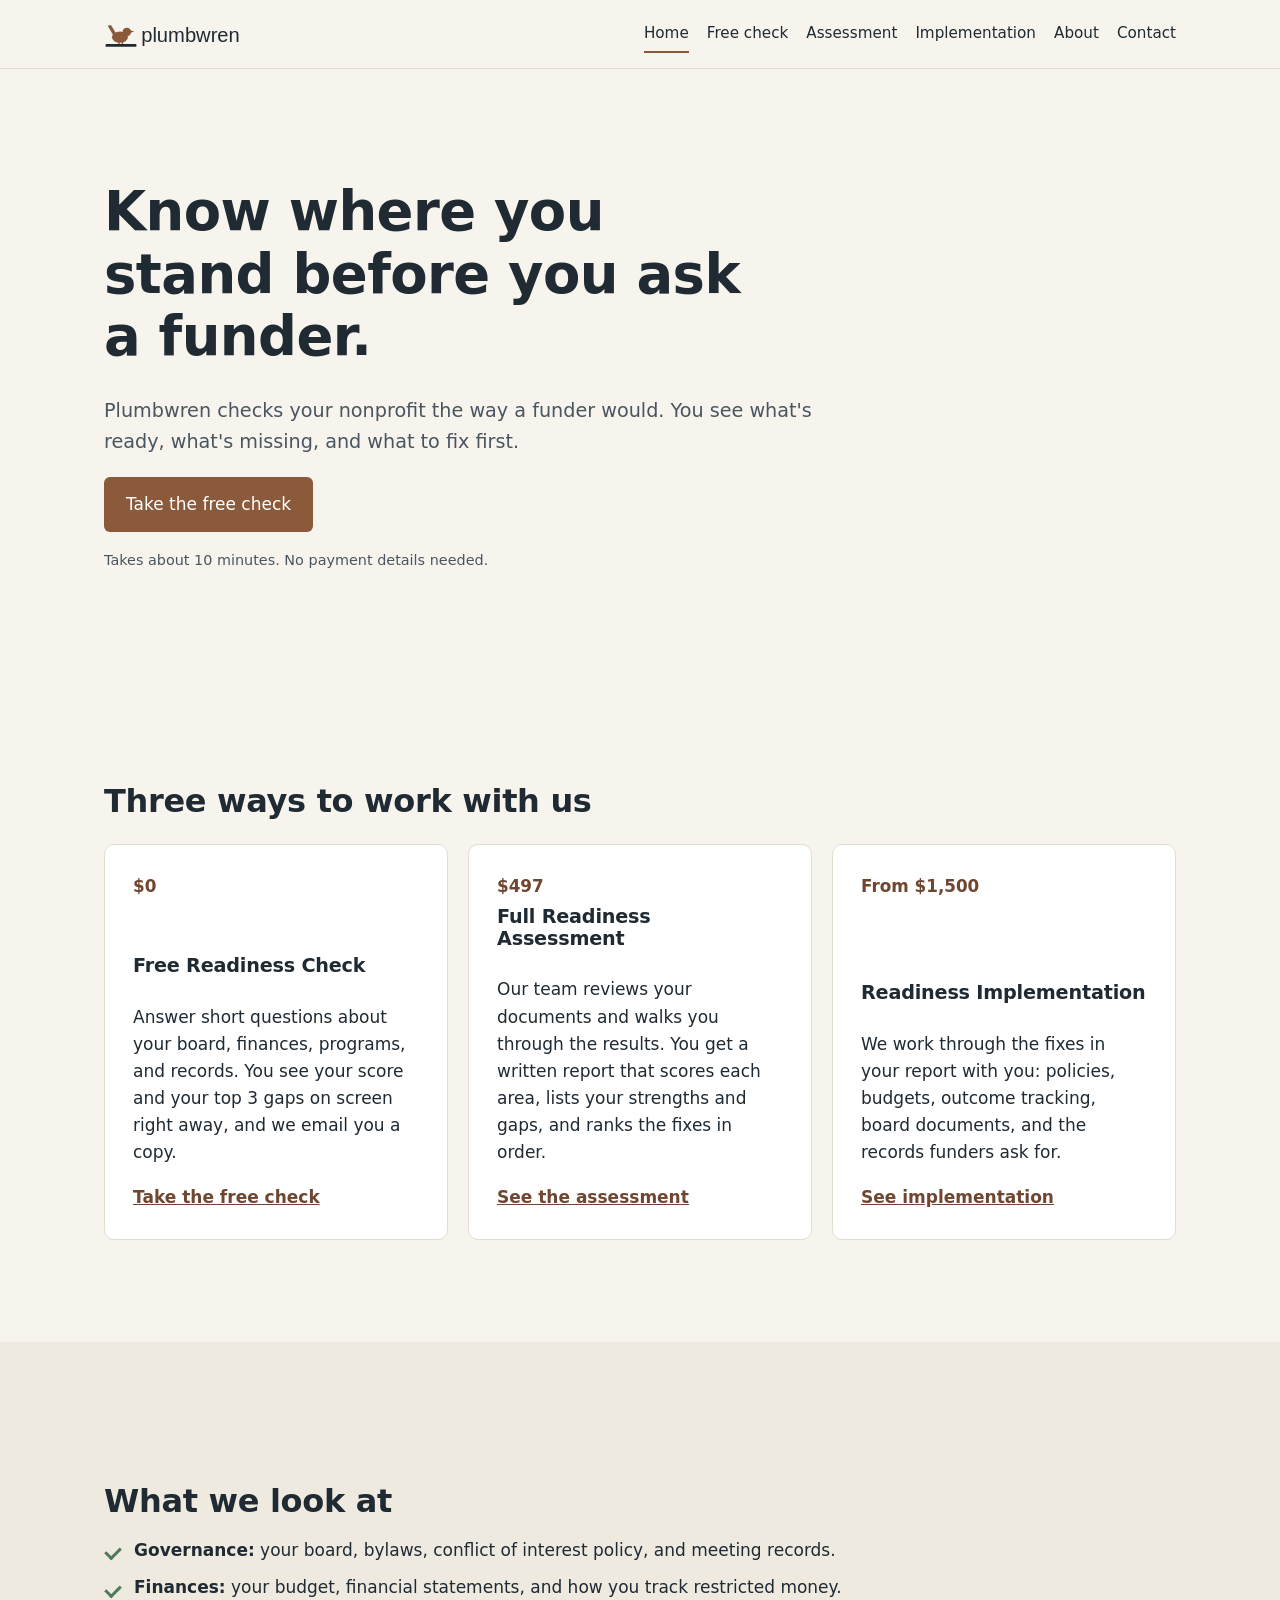
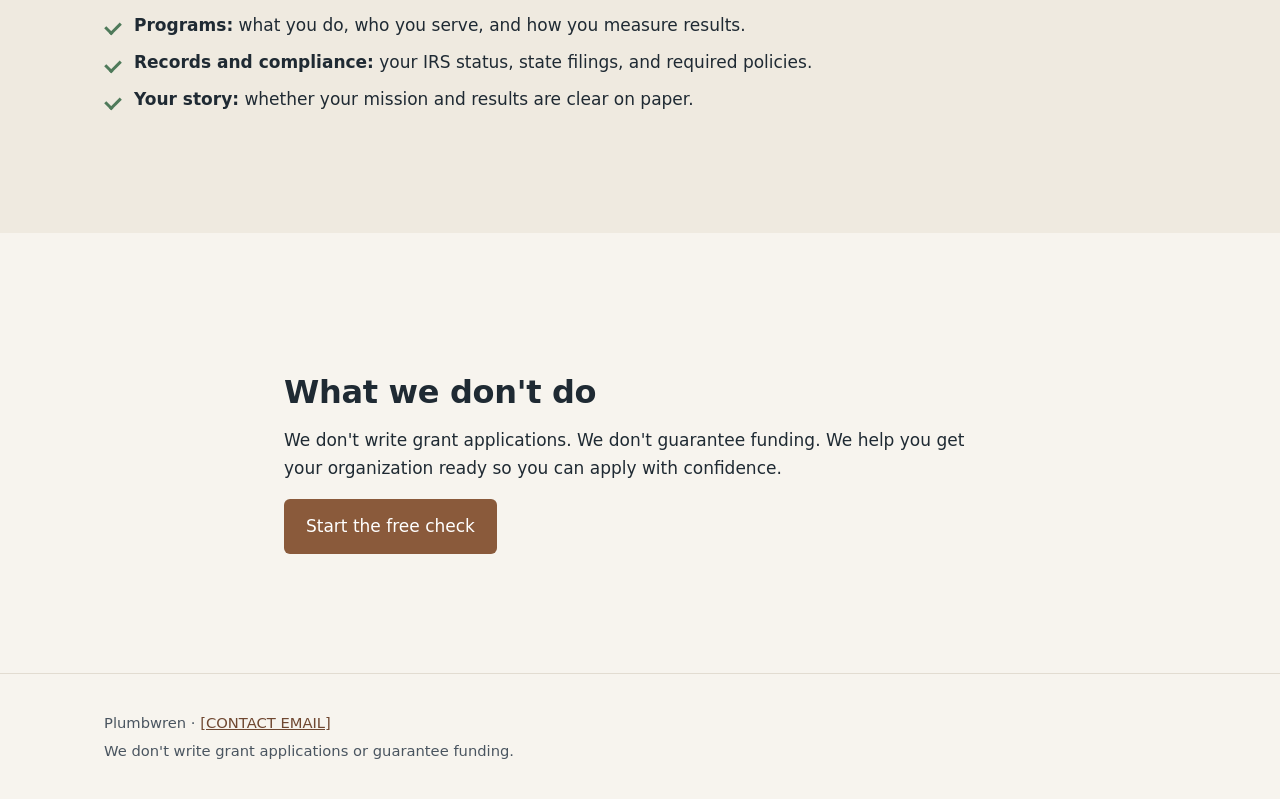
==== index.html @ 4b6566ef "Add pages 2" ====
<!doctype html><html lang="en"><head><meta charset="utf-8"><meta name="viewport" content="width=device-width,initial-scale=1">
<title>Plumbwren | Know where you stand before you ask</title><meta name="description" content="Plumbwren checks your nonprofit the way a funder would. You see what&#x27;s ready, what&#x27;s missing, and what to fix first.">
<link rel="icon" href="favicon.svg" type="image/svg+xml">
<link rel="stylesheet" href="style.css"></head><body>
<a class="skip" href="#main">Skip to content</a>
<header class="top"><div class="wrap bar"><a class="brand" href="index.html"><img src="logo-full.svg" alt="plumbwren" width="174" height="38"></a>
<nav aria-label="Main"><a href="index.html" aria-current="page">Home</a><a href="check.html">Free check</a><a href="assessment.html">Assessment</a><a href="implementation.html">Implementation</a><a href="about.html">About</a><a href="contact.html">Contact</a></nav></div></header>
<main id="main">
<section class="hero"><div class="wrap"><h1>Know where you stand before you ask a funder.</h1>
<p class="lead">Plumbwren checks your nonprofit the way a funder would. You see what's ready, what's missing, and what to fix first.</p>
<p><a class="btn" href="check.html">Take the free check</a></p><p class="small">Takes about 10 minutes. No payment details needed.</p></div></section>
<section><div class="wrap"><h2>Three ways to work with us</h2><div class="tiers">
<article class="card"><p class="price">$0</p><h3>Free Readiness Check</h3><p>Answer short questions about your board, finances, programs, and records. You see your score and your top 3 gaps on screen right away, and we email you a copy.</p><a class="link" href="check.html">Take the free check</a></article>
<article class="card"><p class="price">$497</p><h3>Full Readiness Assessment</h3><p>Our team reviews your documents and walks you through the results. You get a written report that scores each area, lists your strengths and gaps, and ranks the fixes in order.</p><a class="link" href="assessment.html">See the assessment</a></article>
<article class="card"><p class="price">From $1,500</p><h3>Readiness Implementation</h3><p>We work through the fixes in your report with you: policies, budgets, outcome tracking, board documents, and the records funders ask for.</p><a class="link" href="implementation.html">See implementation</a></article>
</div></div></section>
<section class="alt"><div class="wrap"><h2>What we look at</h2><ul class="checks">
<li><strong>Governance:</strong> your board, bylaws, conflict of interest policy, and meeting records.</li>
<li><strong>Finances:</strong> your budget, financial statements, and how you track restricted money.</li>
<li><strong>Programs:</strong> what you do, who you serve, and how you measure results.</li>
<li><strong>Records and compliance:</strong> your IRS status, state filings, and required policies.</li>
<li><strong>Your story:</strong> whether your mission and results are clear on paper.</li></ul></div></section>
<section><div class="wrap narrow"><h2>What we don't do</h2><p>We don't write grant applications. We don't guarantee funding. We help you get your organization ready so you can apply with confidence.</p>
<p><a class="btn" href="check.html">Start the free check</a></p></div></section></main>
<footer class="foot"><div class="wrap"><p>Plumbwren · <a href="contact.html">[CONTACT EMAIL]</a></p><p>We don't write grant applications or guarantee funding.</p></div></footer>
</body></html>
---- style.css ----
:root{--ink:#1F2A33;--paper:#F7F4EE;--wren:#8A5A3B;--wren-d:#6F4730;--green:#4F7A5A;--line:#E2DCD1;--muted:#4A5560}
*{box-sizing:border-box}html{-webkit-text-size-adjust:100%}
body{margin:0;background:var(--paper);color:var(--ink);font:400 17px/1.6 Inter,"Source Sans 3",system-ui,-apple-system,"Segoe UI",Roboto,Arial,sans-serif}
.wrap{max-width:1120px;margin:0 auto;padding-inline:24px}.narrow{max-width:760px}
h1,h2,h3{font-weight:650;line-height:1.15;letter-spacing:-.01em;margin:0 0 .5em}
h1{font-size:clamp(2.1rem,5vw,3.4rem);max-width:18ch}h2{font-size:clamp(1.5rem,3vw,2rem);margin-top:1.2em}h3{font-size:1.2rem}
a{color:var(--wren-d)}a:focus-visible,button:focus-visible,input:focus-visible,select:focus-visible,textarea:focus-visible,summary:focus-visible{outline:3px solid var(--green);outline-offset:2px}
.skip{position:absolute;left:-999px}.skip:focus{left:12px;top:12px;background:#fff;padding:8px;z-index:9}
.top{border-bottom:1px solid var(--line);background:var(--paper);position:sticky;top:0;z-index:5}
.bar{display:flex;align-items:center;justify-content:space-between;gap:16px;min-height:68px;flex-wrap:wrap}
.brand img{display:block;height:34px;width:auto}
nav{display:flex;gap:4px 18px;flex-wrap:wrap}nav a{color:var(--ink);text-decoration:none;font-size:.95rem;padding:6px 0}nav a[aria-current]{border-bottom:2px solid var(--wren)}
section{padding-block:clamp(56px,8vw,104px)}section.hero{padding-block:clamp(56px,9vw,112px) clamp(32px,5vw,56px)}
.alt{background:#EFEAE0}
.lead{font-size:1.2rem;color:var(--muted);max-width:60ch}.small{font-size:.9rem;color:var(--muted)}
.btn{display:inline-block;background:var(--wren);color:#fff;border:0;border-radius:6px;padding:14px 22px;font:600 1rem/1 inherit;text-decoration:none;cursor:pointer}.btn:hover{background:var(--wren-d)}
.tiers{display:grid;grid-template-columns:repeat(auto-fit,minmax(260px,1fr));gap:20px;margin-top:24px}
.card{background:#fff;border:1px solid var(--line);border-radius:10px;padding:28px;display:flex;flex-direction:column}.card p{flex:1}
.price{font-weight:650;color:var(--wren-d);margin:0 0 6px;font-size:1.05rem}.price.big{font-size:1.3rem}
.link{font-weight:600}
.checks{list-style:none;padding:0}.checks li{position:relative;padding-left:30px;margin:.6em 0}
.checks li::before{content:"";position:absolute;left:4px;top:.45em;width:7px;height:12px;border:solid var(--green);border-width:0 3px 3px 0;transform:rotate(45deg)}
.steps li{margin:.6em 0}.note{margin-top:20px;color:var(--muted)}
details{border-bottom:1px solid var(--line);padding:14px 0}summary{font-weight:600;cursor:pointer}
.foot{border-top:1px solid var(--line);padding:32px 0;font-size:.92rem;color:var(--muted)}.foot p{margin:.3em 0}
.grid{display:grid;grid-template-columns:repeat(auto-fit,minmax(240px,1fr));gap:4px 20px}
.fld{display:block;font-weight:600;margin:14px 0}.fld input,.fld select,.fld textarea{display:block;width:100%;margin-top:6px;padding:12px;font:inherit;font-weight:400;border:1px solid #B9B1A4;border-radius:6px;background:#fff;color:var(--ink)}
.q{border:1px solid var(--line);background:#fff;border-radius:10px;padding:16px 18px;margin:0 0 14px}.q legend{font-weight:600;padding:0 4px}.qn{color:var(--wren-d)}
.opt{display:flex;gap:10px;align-items:flex-start;padding:8px 4px;cursor:pointer}.opt input{margin-top:5px;width:18px;height:18px;accent-color:var(--wren);flex:none}
.q.bad{border-color:#B3261E}.err{color:#B3261E;font-weight:600}
#result{margin-top:8px}.band{background:#fff;border:1px solid var(--line);border-left:6px solid var(--green);border-radius:10px;padding:24px}.score{font-size:1.1rem;color:var(--muted)}
.gaps{padding-left:20px}.gaps li{margin:.8em 0}
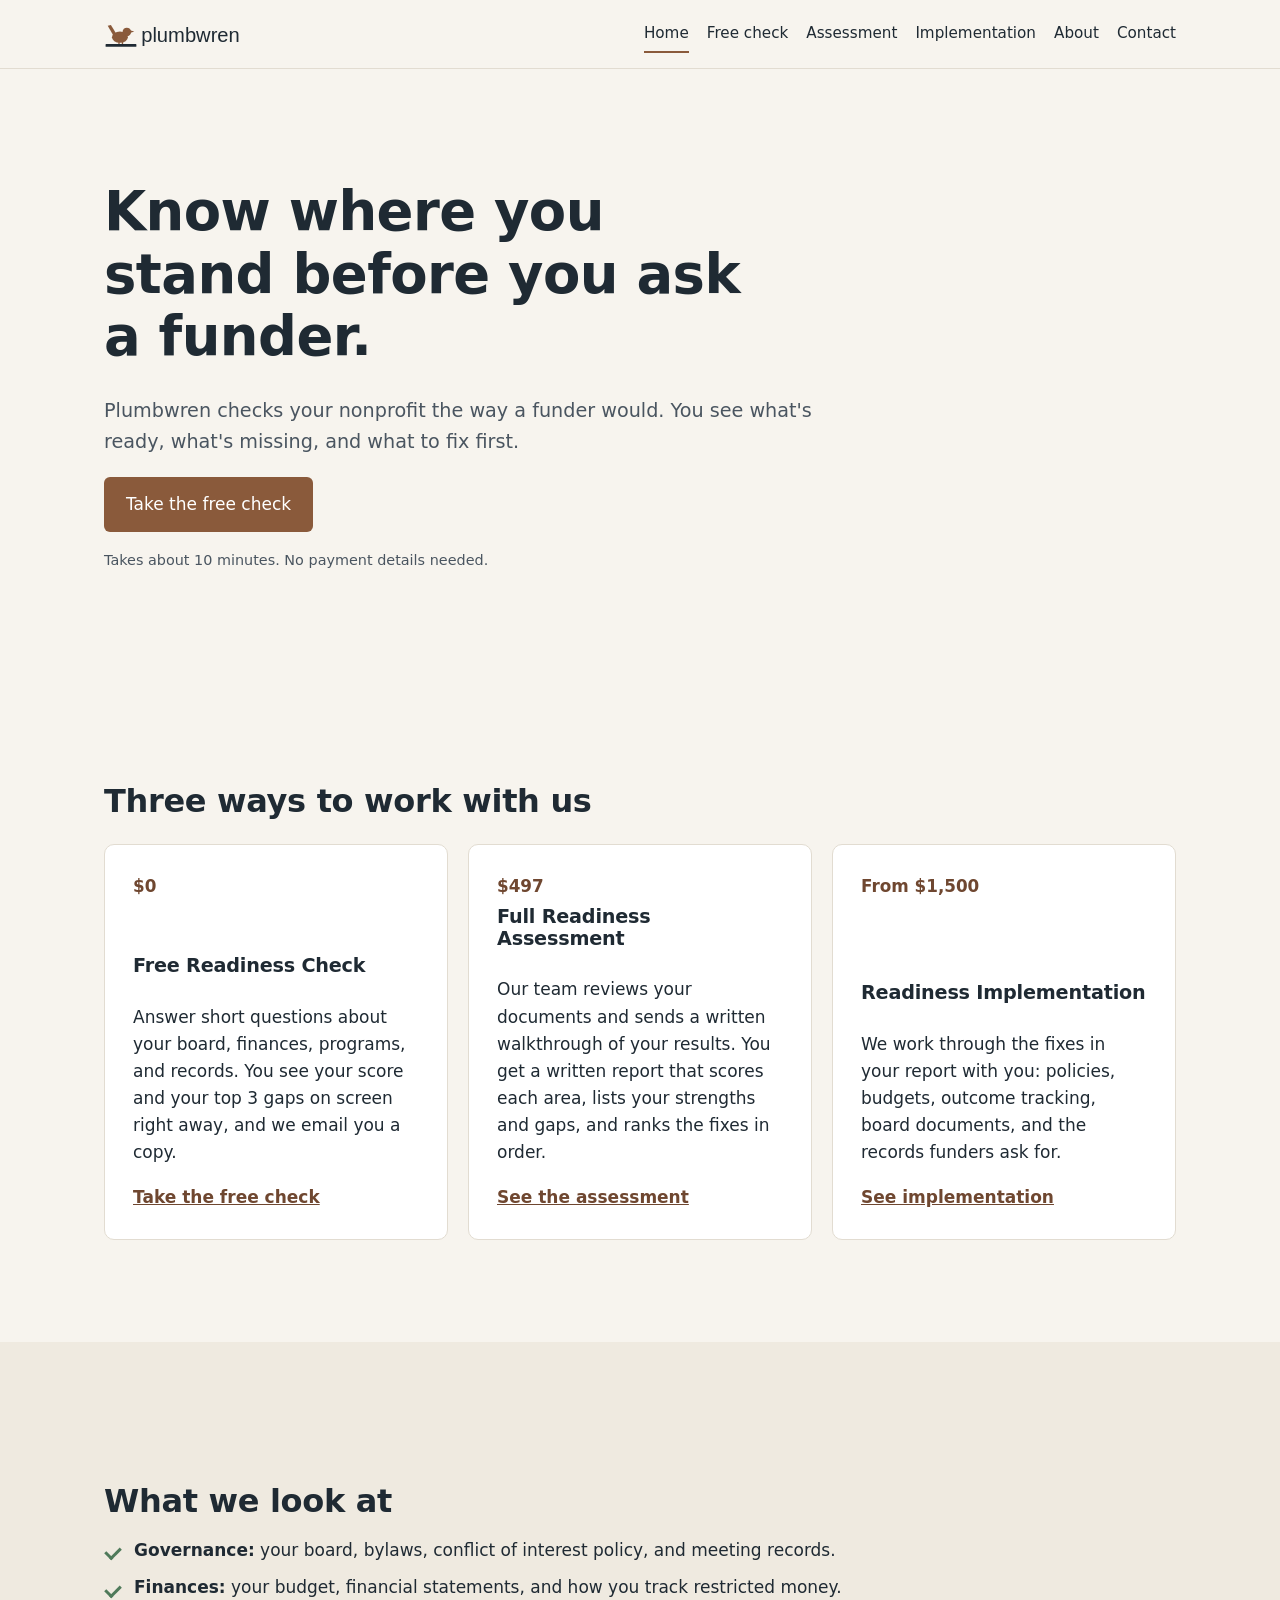
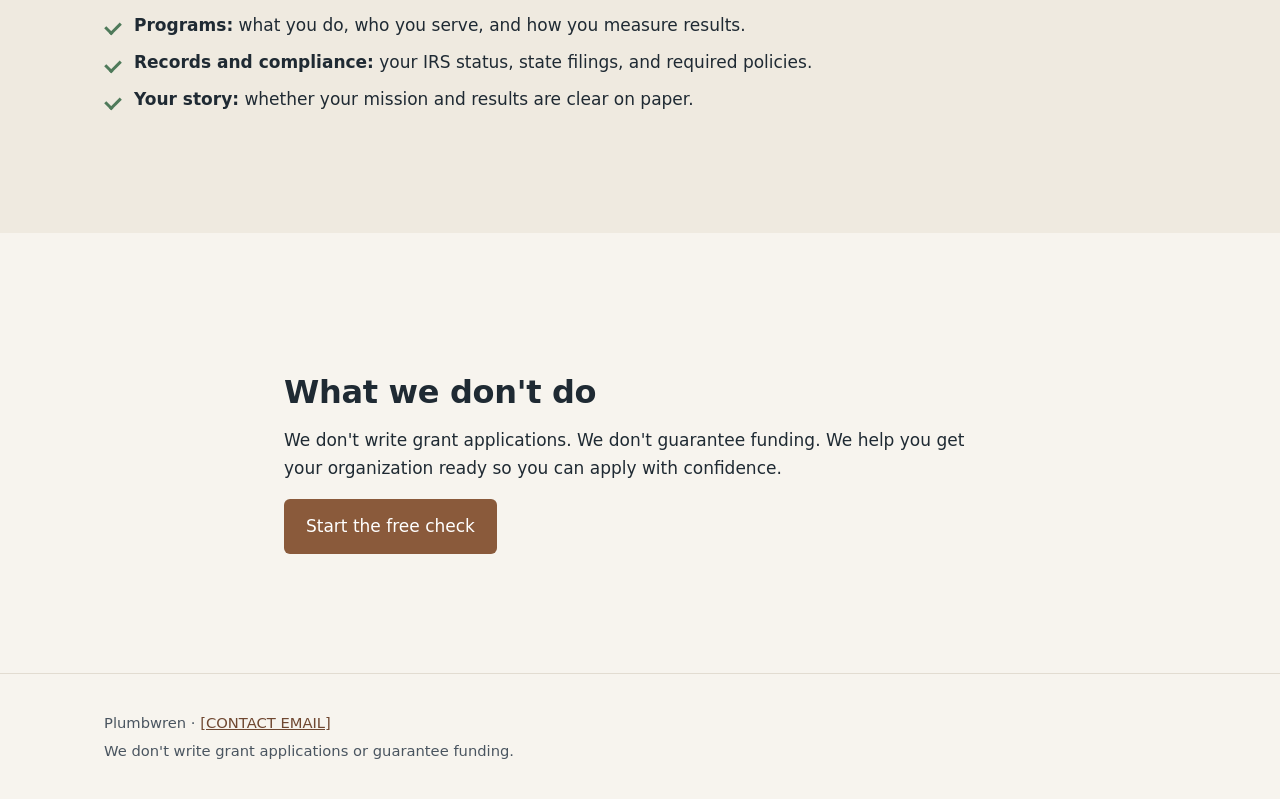
==== commit a544b04f: "Copy updates" ====
--- a/index.html
+++ b/index.html
@@ -11,7 +11,7 @@
 <p><a class="btn" href="check.html">Take the free check</a></p><p class="small">Takes about 10 minutes. No payment details needed.</p></div></section>
 <section><div class="wrap"><h2>Three ways to work with us</h2><div class="tiers">
 <article class="card"><p class="price">$0</p><h3>Free Readiness Check</h3><p>Answer short questions about your board, finances, programs, and records. You see your score and your top 3 gaps on screen right away, and we email you a copy.</p><a class="link" href="check.html">Take the free check</a></article>
-<article class="card"><p class="price">$497</p><h3>Full Readiness Assessment</h3><p>Our team reviews your documents and walks you through the results. You get a written report that scores each area, lists your strengths and gaps, and ranks the fixes in order.</p><a class="link" href="assessment.html">See the assessment</a></article>
+<article class="card"><p class="price">$497</p><h3>Full Readiness Assessment</h3><p>Our team reviews your documents and sends a written walkthrough of your results. You get a written report that scores each area, lists your strengths and gaps, and ranks the fixes in order.</p><a class="link" href="assessment.html">See the assessment</a></article>
 <article class="card"><p class="price">From $1,500</p><h3>Readiness Implementation</h3><p>We work through the fixes in your report with you: policies, budgets, outcome tracking, board documents, and the records funders ask for.</p><a class="link" href="implementation.html">See implementation</a></article>
 </div></div></section>
 <section class="alt"><div class="wrap"><h2>What we look at</h2><ul class="checks">
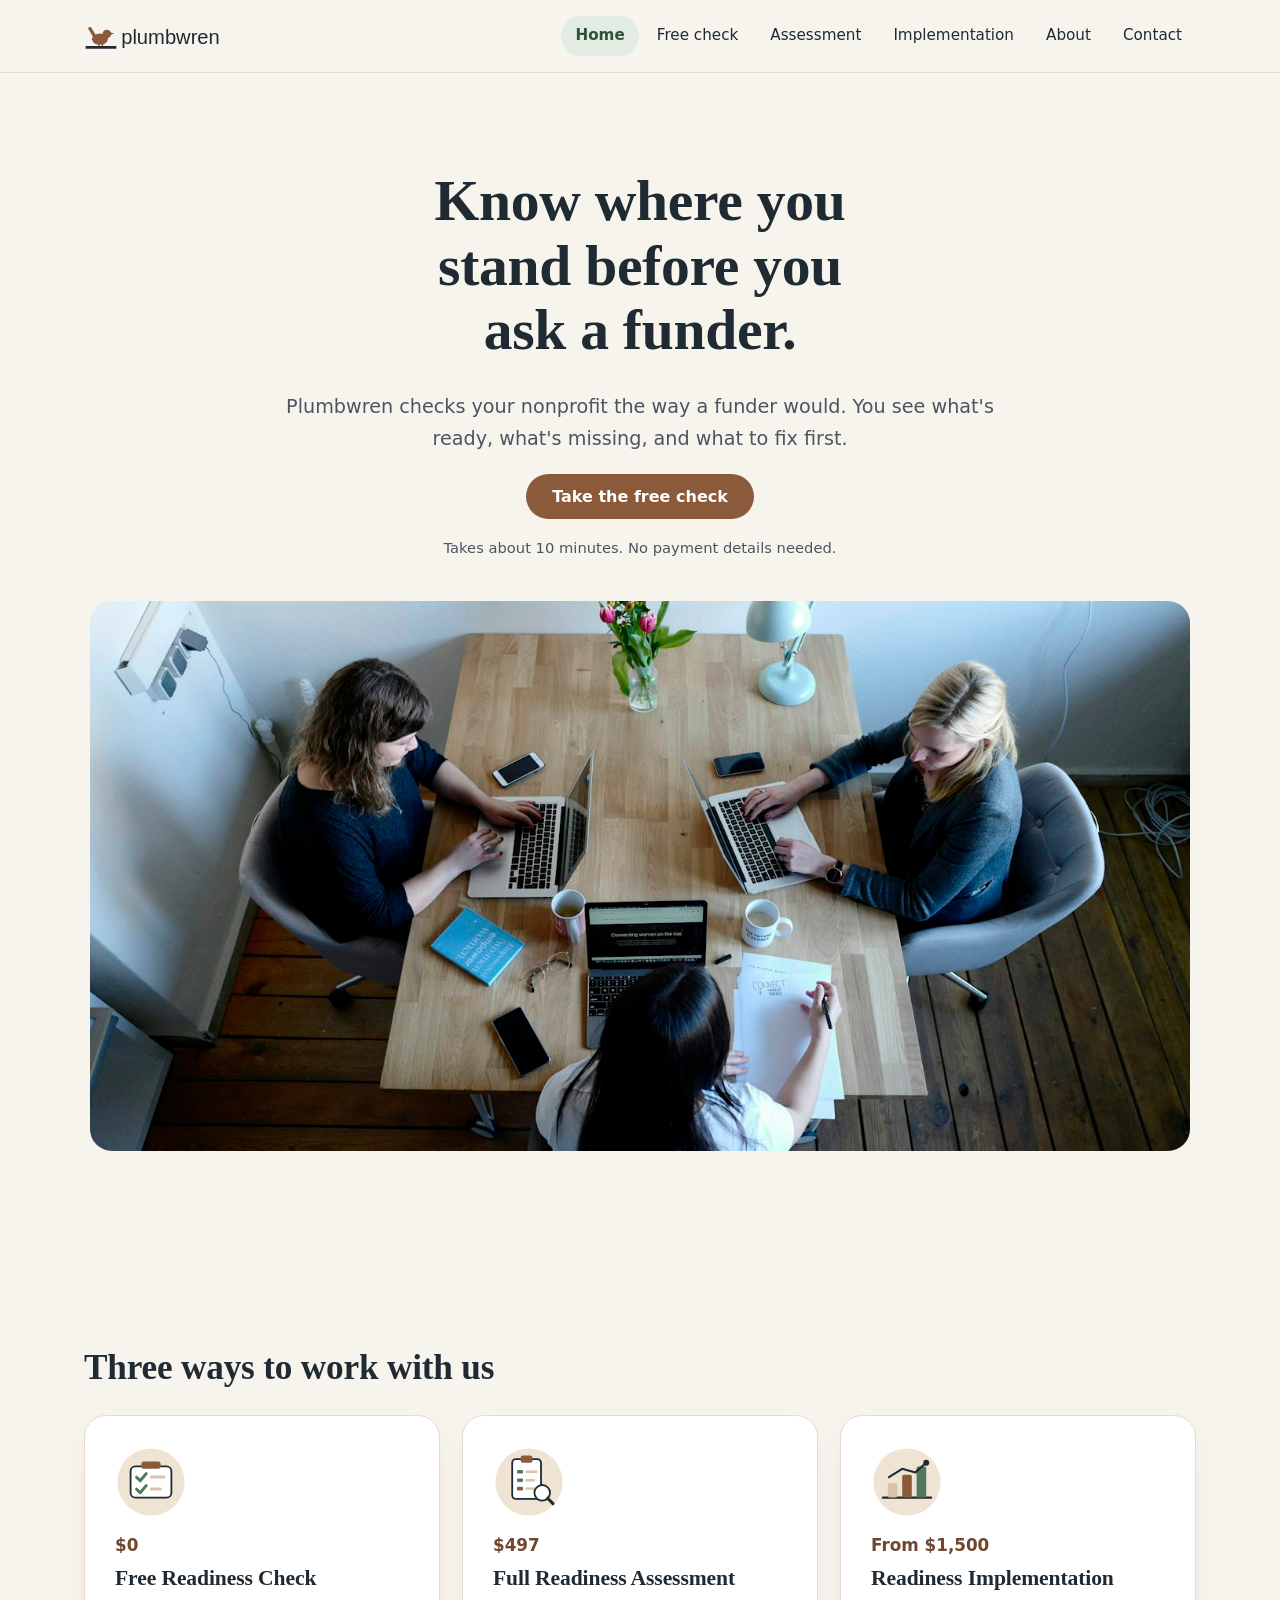
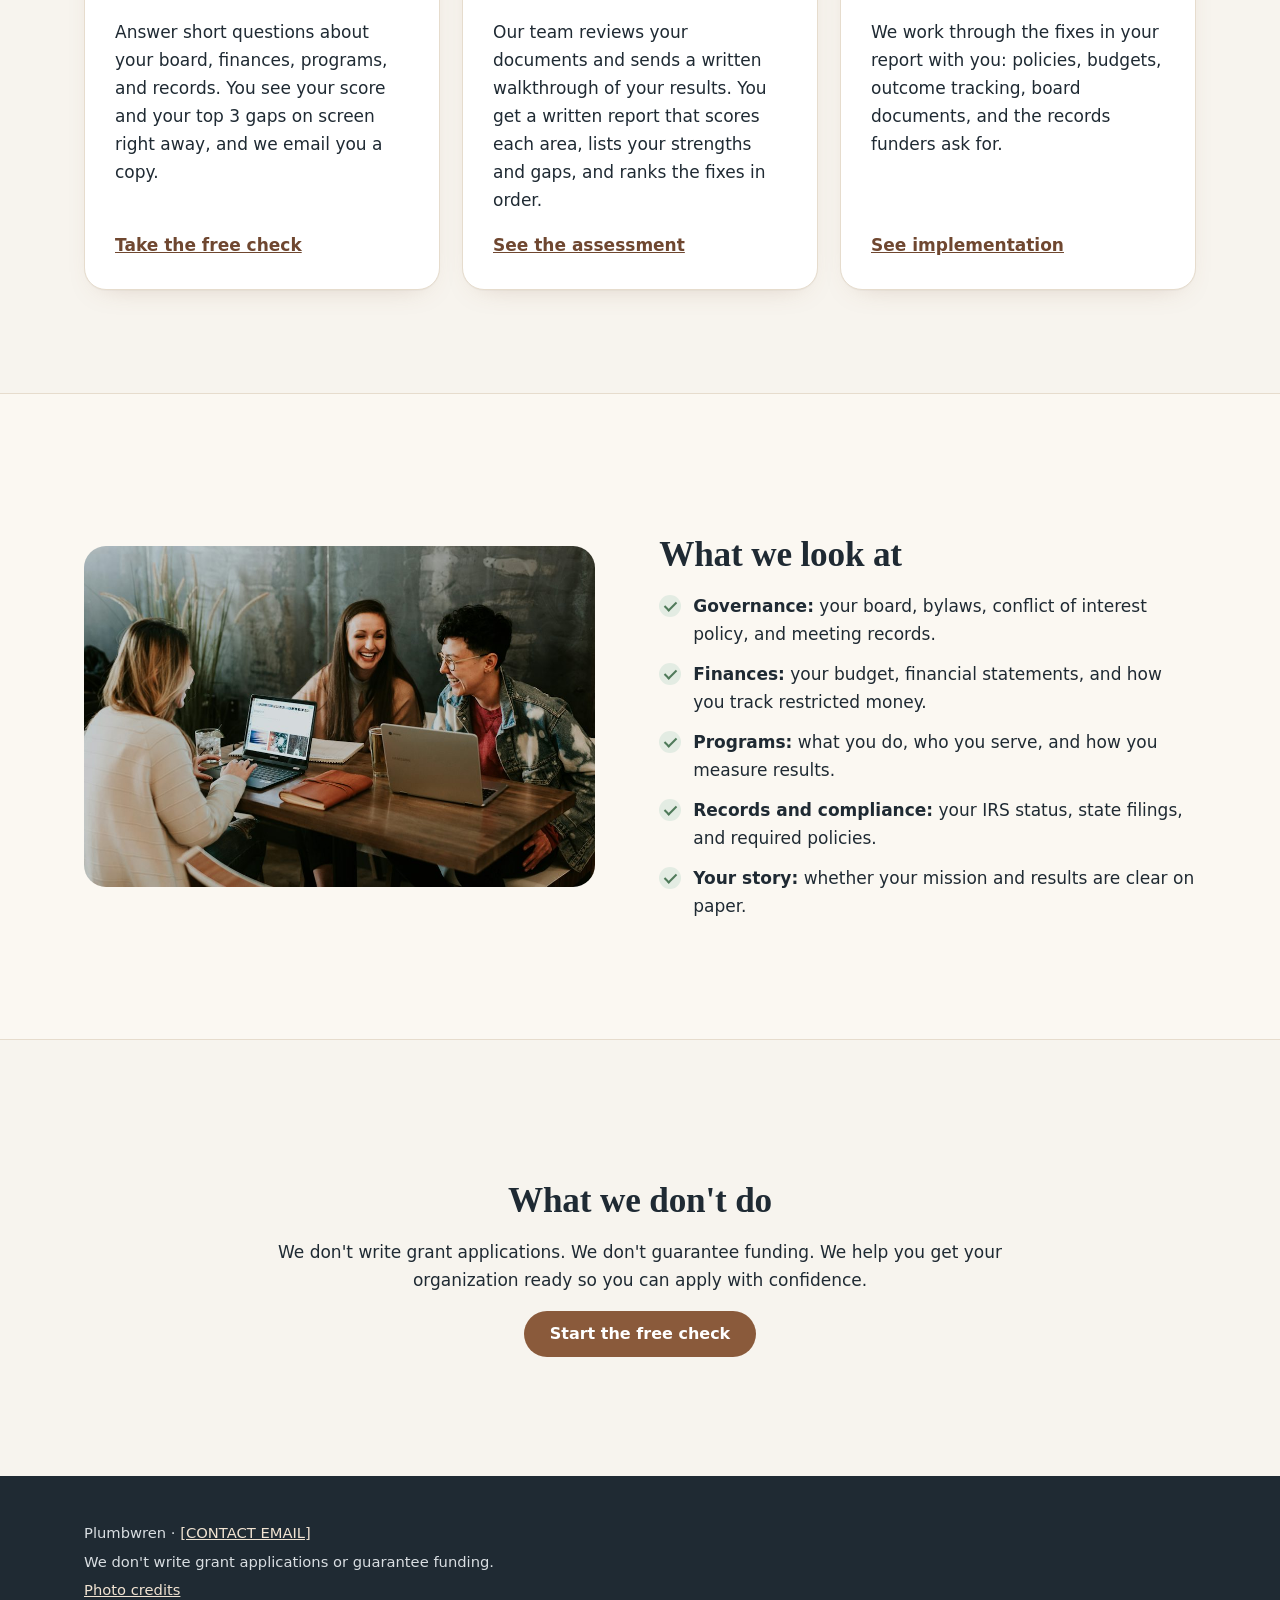
==== commit 51147aad: "v2 home and styles" ====
--- a/index.html
+++ b/index.html
@@ -1,26 +1,27 @@
 <!doctype html><html lang="en"><head><meta charset="utf-8"><meta name="viewport" content="width=device-width,initial-scale=1">
 <title>Plumbwren | Know where you stand before you ask</title><meta name="description" content="Plumbwren checks your nonprofit the way a funder would. You see what&#x27;s ready, what&#x27;s missing, and what to fix first.">
-<link rel="icon" href="favicon.svg" type="image/svg+xml">
+<link rel="icon" href="favicon.svg" type="image/svg+xml"><link rel="icon" href="favicon-32.png" sizes="32x32"><link rel="apple-touch-icon" href="apple-touch-icon.png">
 <link rel="stylesheet" href="style.css"></head><body>
 <a class="skip" href="#main">Skip to content</a>
 <header class="top"><div class="wrap bar"><a class="brand" href="index.html"><img src="logo-full.svg" alt="plumbwren" width="174" height="38"></a>
 <nav aria-label="Main"><a href="index.html" aria-current="page">Home</a><a href="check.html">Free check</a><a href="assessment.html">Assessment</a><a href="implementation.html">Implementation</a><a href="about.html">About</a><a href="contact.html">Contact</a></nav></div></header>
 <main id="main">
-<section class="hero"><div class="wrap"><h1>Know where you stand before you ask a funder.</h1>
+<section class="hero center"><div class="wrap"><h1>Know where you stand before you ask a funder.</h1>
 <p class="lead">Plumbwren checks your nonprofit the way a funder would. You see what's ready, what's missing, and what to fix first.</p>
-<p><a class="btn" href="check.html">Take the free check</a></p><p class="small">Takes about 10 minutes. No payment details needed.</p></div></section>
+<p><a class="btn" href="check.html">Take the free check</a></p><p class="small">Takes about 10 minutes. No payment details needed.</p>
+<figure class="heroimg"><img src="img/hero.jpg" width="1400" height="933" alt="Three women working together at a table with laptops and notebooks" fetchpriority="high"></figure></div></section>
 <section><div class="wrap"><h2>Three ways to work with us</h2><div class="tiers">
-<article class="card"><p class="price">$0</p><h3>Free Readiness Check</h3><p>Answer short questions about your board, finances, programs, and records. You see your score and your top 3 gaps on screen right away, and we email you a copy.</p><a class="link" href="check.html">Take the free check</a></article>
-<article class="card"><p class="price">$497</p><h3>Full Readiness Assessment</h3><p>Our team reviews your documents and sends a written walkthrough of your results. You get a written report that scores each area, lists your strengths and gaps, and ranks the fixes in order.</p><a class="link" href="assessment.html">See the assessment</a></article>
-<article class="card"><p class="price">From $1,500</p><h3>Readiness Implementation</h3><p>We work through the fixes in your report with you: policies, budgets, outcome tracking, board documents, and the records funders ask for.</p><a class="link" href="implementation.html">See implementation</a></article>
+<article class="card"><img class="icon" src="img/icon-starter.svg" alt="" width="72" height="72"><p class="price">$0</p><h3>Free Readiness Check</h3><p>Answer short questions about your board, finances, programs, and records. You see your score and your top 3 gaps on screen right away, and we email you a copy.</p><a class="link" href="check.html">Take the free check</a></article>
+<article class="card"><img class="icon" src="img/icon-assessment.svg" alt="" width="72" height="72"><p class="price">$497</p><h3>Full Readiness Assessment</h3><p>Our team reviews your documents and sends a written walkthrough of your results. You get a written report that scores each area, lists your strengths and gaps, and ranks the fixes in order.</p><a class="link" href="assessment.html">See the assessment</a></article>
+<article class="card"><img class="icon" src="img/icon-full.svg" alt="" width="72" height="72"><p class="price">From $1,500</p><h3>Readiness Implementation</h3><p>We work through the fixes in your report with you: policies, budgets, outcome tracking, board documents, and the records funders ask for.</p><a class="link" href="implementation.html">See implementation</a></article>
 </div></div></section>
-<section class="alt"><div class="wrap"><h2>What we look at</h2><ul class="checks">
+<section class="alt"><div class="wrap split"><figure class="photo"><img src="img/community-table.jpg" width="1000" height="667" loading="lazy" alt="Three people laughing together around a table"></figure><div><h2>What we look at</h2><ul class="checks">
 <li><strong>Governance:</strong> your board, bylaws, conflict of interest policy, and meeting records.</li>
 <li><strong>Finances:</strong> your budget, financial statements, and how you track restricted money.</li>
 <li><strong>Programs:</strong> what you do, who you serve, and how you measure results.</li>
 <li><strong>Records and compliance:</strong> your IRS status, state filings, and required policies.</li>
-<li><strong>Your story:</strong> whether your mission and results are clear on paper.</li></ul></div></section>
-<section><div class="wrap narrow"><h2>What we don't do</h2><p>We don't write grant applications. We don't guarantee funding. We help you get your organization ready so you can apply with confidence.</p>
+<li><strong>Your story:</strong> whether your mission and results are clear on paper.</li></ul></div></div></section>
+<section class="center"><div class="wrap narrow"><h2>What we don't do</h2><p>We don't write grant applications. We don't guarantee funding. We help you get your organization ready so you can apply with confidence.</p>
 <p><a class="btn" href="check.html">Start the free check</a></p></div></section></main>
-<footer class="foot"><div class="wrap"><p>Plumbwren · <a href="contact.html">[CONTACT EMAIL]</a></p><p>We don't write grant applications or guarantee funding.</p></div></footer>
+<footer class="foot"><div class="wrap"><p>Plumbwren · <a href="contact.html">[CONTACT EMAIL]</a></p><p>We don't write grant applications or guarantee funding.</p><p><a href="credits.html">Photo credits</a></p></div></footer>
 </body></html>
--- a/style.css
+++ b/style.css
@@ -1,32 +1,43 @@
-:root{--ink:#1F2A33;--paper:#F7F4EE;--wren:#8A5A3B;--wren-d:#6F4730;--green:#4F7A5A;--line:#E2DCD1;--muted:#4A5560}
+:root{--ink:#1F2A33;--paper:#F7F4EE;--cream:#FBF8F2;--sand:#EFE3D3;--wren:#8A5A3B;--wren-d:#6F4730;--green:#4F7A5A;--green-soft:#E3ECE3;--line:#E6DCCD;--muted:#4A5560;--r:22px}
 *{box-sizing:border-box}html{-webkit-text-size-adjust:100%}
-body{margin:0;background:var(--paper);color:var(--ink);font:400 17px/1.6 Inter,"Source Sans 3",system-ui,-apple-system,"Segoe UI",Roboto,Arial,sans-serif}
-.wrap{max-width:1120px;margin:0 auto;padding-inline:24px}.narrow{max-width:760px}
-h1,h2,h3{font-weight:650;line-height:1.15;letter-spacing:-.01em;margin:0 0 .5em}
-h1{font-size:clamp(2.1rem,5vw,3.4rem);max-width:18ch}h2{font-size:clamp(1.5rem,3vw,2rem);margin-top:1.2em}h3{font-size:1.2rem}
-a{color:var(--wren-d)}a:focus-visible,button:focus-visible,input:focus-visible,select:focus-visible,textarea:focus-visible,summary:focus-visible{outline:3px solid var(--green);outline-offset:2px}
-.skip{position:absolute;left:-999px}.skip:focus{left:12px;top:12px;background:#fff;padding:8px;z-index:9}
-.top{border-bottom:1px solid var(--line);background:var(--paper);position:sticky;top:0;z-index:5}
-.bar{display:flex;align-items:center;justify-content:space-between;gap:16px;min-height:68px;flex-wrap:wrap}
+body{margin:0;background:var(--paper);color:var(--ink);font:400 17px/1.65 Inter,"Source Sans 3",system-ui,-apple-system,"Segoe UI",Roboto,Arial,sans-serif}
+.wrap{max-width:1160px;margin:0 auto;padding-inline:24px}.narrow{max-width:780px}
+h1,h2,h3{font-family:"Iowan Old Style","Palatino Linotype",Palatino,Georgia,"Times New Roman",serif;font-weight:600;line-height:1.12;letter-spacing:-.005em;margin:0 0 .5em;color:var(--ink)}
+h1{font-size:clamp(2.2rem,5.2vw,3.6rem)}h2{font-size:clamp(1.6rem,3.2vw,2.2rem);margin-top:1.1em}h3{font-size:1.35rem}
+a{color:var(--wren-d)}a:focus-visible,button:focus-visible,input:focus-visible,select:focus-visible,textarea:focus-visible,summary:focus-visible{outline:3px solid var(--green);outline-offset:3px}
+.skip{position:absolute;left:-999px}.skip:focus{left:12px;top:12px;background:#fff;padding:8px;z-index:9;border-radius:8px}
+.top{background:rgba(247,244,238,.94);backdrop-filter:blur(6px);position:sticky;top:0;z-index:5;border-bottom:1px solid var(--line)}
+.bar{display:flex;align-items:center;justify-content:space-between;gap:12px 20px;min-height:72px;flex-wrap:wrap;padding-block:8px}
 .brand img{display:block;height:34px;width:auto}
-nav{display:flex;gap:4px 18px;flex-wrap:wrap}nav a{color:var(--ink);text-decoration:none;font-size:.95rem;padding:6px 0}nav a[aria-current]{border-bottom:2px solid var(--wren)}
-section{padding-block:clamp(56px,8vw,104px)}section.hero{padding-block:clamp(56px,9vw,112px) clamp(32px,5vw,56px)}
-.alt{background:#EFEAE0}
-.lead{font-size:1.2rem;color:var(--muted);max-width:60ch}.small{font-size:.9rem;color:var(--muted)}
-.btn{display:inline-block;background:var(--wren);color:#fff;border:0;border-radius:6px;padding:14px 22px;font:600 1rem/1 inherit;text-decoration:none;cursor:pointer}.btn:hover{background:var(--wren-d)}
-.tiers{display:grid;grid-template-columns:repeat(auto-fit,minmax(260px,1fr));gap:20px;margin-top:24px}
-.card{background:#fff;border:1px solid var(--line);border-radius:10px;padding:28px;display:flex;flex-direction:column}.card p{flex:1}
-.price{font-weight:650;color:var(--wren-d);margin:0 0 6px;font-size:1.05rem}.price.big{font-size:1.3rem}
+nav{display:flex;gap:4px;flex-wrap:wrap}nav a{color:var(--ink);text-decoration:none;font-size:.95rem;padding:7px 14px;border-radius:999px}nav a:hover{background:var(--sand)}nav a[aria-current]{background:var(--green-soft);color:#2F5239;font-weight:600}
+section{padding-block:clamp(56px,8vw,104px)}section.hero{padding-block:clamp(48px,8vw,96px) clamp(32px,5vw,56px)}
+.center{text-align:center}.center h1,.center .lead{margin-inline:auto}.center h1{max-width:17ch}
+.alt{background:var(--cream);border-block:1px solid var(--line)}
+.lead{font-size:1.2rem;color:var(--muted);max-width:60ch}.small{font-size:.92rem;color:var(--muted)}
+.btn{display:inline-block;background:var(--wren);color:#fff;border:0;border-radius:999px;padding:14px 26px;font:600 1rem/1.1 Inter,system-ui,sans-serif;text-decoration:none;cursor:pointer;transition:background .15s}.btn:hover{background:var(--wren-d)}
+.heroimg{margin:40px auto 0;max-width:1100px}.heroimg img,.photo img{display:block;width:100%;height:auto;border-radius:var(--r);object-fit:cover}
+.heroimg img{aspect-ratio:16/8}
+.photo{margin:0}.photo.wide{margin-top:32px}
+.split{display:grid;grid-template-columns:1fr 1.05fr;gap:clamp(28px,5vw,64px);align-items:center}
+@media(max-width:820px){.split{grid-template-columns:1fr}}
+.tiers{display:grid;grid-template-columns:repeat(auto-fit,minmax(260px,1fr));gap:22px;margin-top:28px}
+.card{background:#fff;border:1px solid var(--line);border-radius:var(--r);padding:30px;display:flex;flex-direction:column;align-items:flex-start;box-shadow:0 1px 0 rgba(31,42,51,.03),0 10px 30px -18px rgba(138,90,59,.35)}
+.card p{flex:1}.card .price{flex:none}.card .btn{margin-top:8px}
+.icon{display:block;margin-bottom:14px}
+.price{font-weight:700;color:var(--wren-d);margin:0 0 6px;font-size:1.05rem}.price.big{font-size:1.25rem;font-weight:600}
 .link{font-weight:600}
-.checks{list-style:none;padding:0}.checks li{position:relative;padding-left:30px;margin:.6em 0}
-.checks li::before{content:"";position:absolute;left:4px;top:.45em;width:7px;height:12px;border:solid var(--green);border-width:0 3px 3px 0;transform:rotate(45deg)}
-.steps li{margin:.6em 0}.note{margin-top:20px;color:var(--muted)}
-details{border-bottom:1px solid var(--line);padding:14px 0}summary{font-weight:600;cursor:pointer}
-.foot{border-top:1px solid var(--line);padding:32px 0;font-size:.92rem;color:var(--muted)}.foot p{margin:.3em 0}
+.checks{list-style:none;padding:0}.checks li{position:relative;padding-left:34px;margin:.7em 0}
+.checks li::before{content:"";position:absolute;left:0;top:.2em;width:22px;height:22px;border-radius:50%;background:var(--green-soft)}
+.checks li::after{content:"";position:absolute;left:8px;top:.45em;width:5px;height:10px;border:solid var(--green);border-width:0 2.5px 2.5px 0;transform:rotate(45deg)}
+.steps{padding-left:0;list-style:none;counter-reset:s}.steps li{counter-increment:s;position:relative;padding-left:46px;margin:.9em 0}
+.steps li::before{content:counter(s);position:absolute;left:0;top:-.05em;width:32px;height:32px;border-radius:50%;background:var(--sand);color:var(--wren-d);font-weight:700;display:grid;place-items:center;font-size:.95rem}
+.plain{padding-left:20px}.plain li{margin:.6em 0}
+details{background:#fff;border:1px solid var(--line);border-radius:16px;padding:14px 20px;margin:10px 0}summary{font-weight:600;cursor:pointer}
+.foot{background:var(--ink);color:#D9DEE2;padding:40px 0;font-size:.92rem}.foot p{margin:.3em 0}.foot a{color:#F1E3D2}
 .grid{display:grid;grid-template-columns:repeat(auto-fit,minmax(240px,1fr));gap:4px 20px}
-.fld{display:block;font-weight:600;margin:14px 0}.fld input,.fld select,.fld textarea{display:block;width:100%;margin-top:6px;padding:12px;font:inherit;font-weight:400;border:1px solid #B9B1A4;border-radius:6px;background:#fff;color:var(--ink)}
-.q{border:1px solid var(--line);background:#fff;border-radius:10px;padding:16px 18px;margin:0 0 14px}.q legend{font-weight:600;padding:0 4px}.qn{color:var(--wren-d)}
-.opt{display:flex;gap:10px;align-items:flex-start;padding:8px 4px;cursor:pointer}.opt input{margin-top:5px;width:18px;height:18px;accent-color:var(--wren);flex:none}
+.fld{display:block;font-weight:600;margin:14px 0}.fld input,.fld select,.fld textarea{display:block;width:100%;margin-top:6px;padding:12px 14px;font:inherit;font-weight:400;border:1px solid #C9BDAB;border-radius:12px;background:#fff;color:var(--ink)}
+.q{border:1px solid var(--line);background:#fff;border-radius:18px;padding:18px 20px;margin:0 0 14px}.q legend{font-weight:600;padding:0 6px}.qn{color:var(--wren-d)}
+.opt{display:flex;gap:10px;align-items:flex-start;padding:8px 6px;cursor:pointer;border-radius:10px}.opt:hover{background:var(--cream)}.opt input{margin-top:5px;width:18px;height:18px;accent-color:var(--wren);flex:none}
 .q.bad{border-color:#B3261E}.err{color:#B3261E;font-weight:600}
-#result{margin-top:8px}.band{background:#fff;border:1px solid var(--line);border-left:6px solid var(--green);border-radius:10px;padding:24px}.score{font-size:1.1rem;color:var(--muted)}
+#result{margin-top:8px}.band{background:#fff;border:1px solid var(--line);border-left:8px solid var(--green);border-radius:var(--r);padding:26px}.score{font-size:1.1rem;color:var(--muted)}
 .gaps{padding-left:20px}.gaps li{margin:.8em 0}
